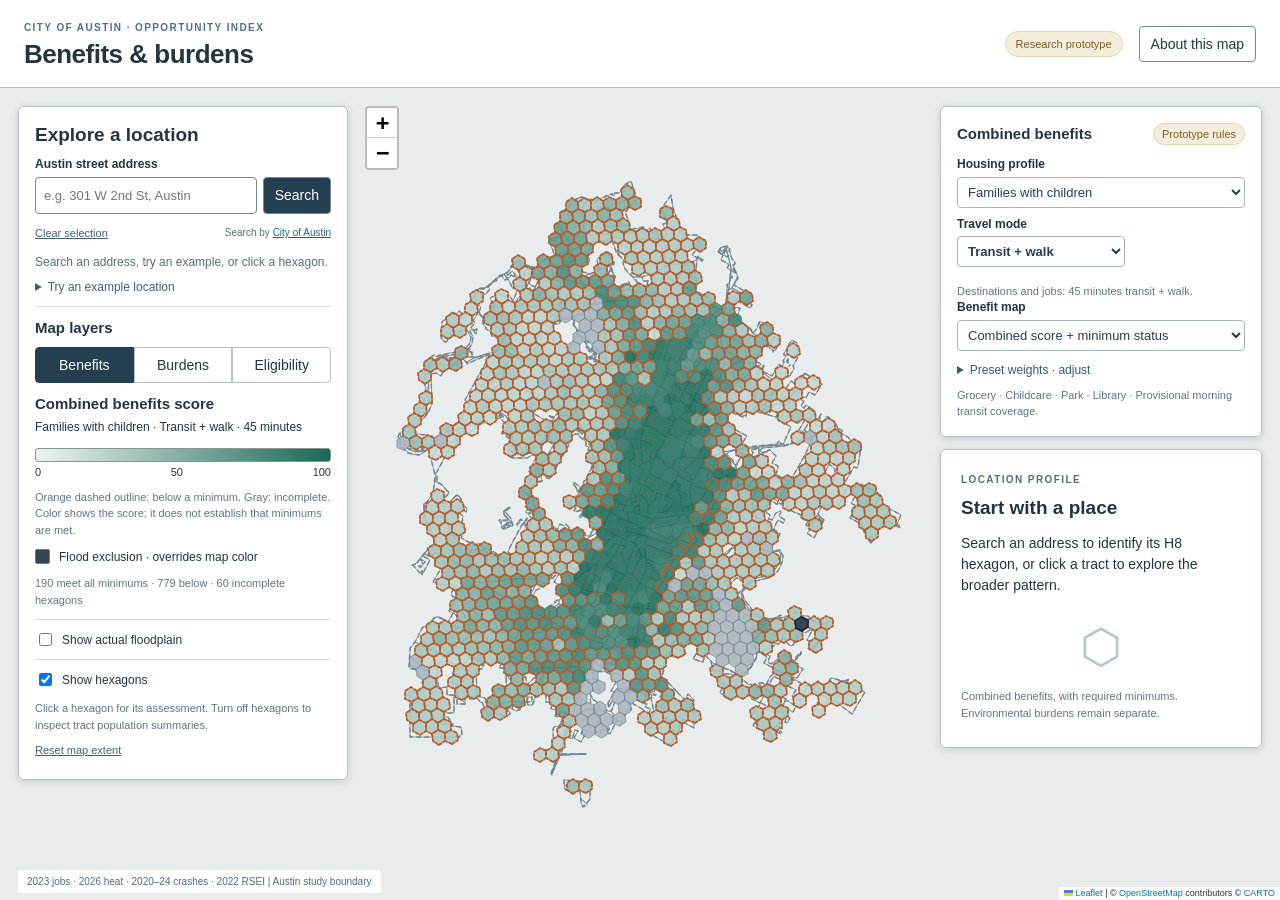
==== index.html @ acdbe852 "Publish opportunity map from 8c8814fb93dc50d60ca5f9493f652bad0aefc388" ====
<!doctype html>
<html lang="en">
<head>
  <meta charset="utf-8"><meta name="viewport" content="width=device-width,initial-scale=1">
  <meta name="description" content="Explore Austin benefits, heat, air pollution, street safety, and flood eligibility with neighborhood profiles.">
  <title>Austin Opportunity Index · Map prototype</title>
  <link rel="stylesheet" href="vendor/leaflet.css"><link rel="stylesheet" href="style.css?v=969f958f2b1f">
  <script defer src="vendor/leaflet.js"></script><script defer src="vendor/h3-js.umd.js"></script>
  <script type="module" src="app.mjs?v=78e2bd81c650"></script>
</head>
<body>
  <a class="skip" href="#address">Skip to address search</a>
  <header><div><span class="eyebrow">CITY OF AUSTIN · OPPORTUNITY INDEX</span><h1>Benefits &amp; burdens</h1></div><div class="header-actions"><span class="prototype">Research prototype</span><button id="about-open" type="button">About this map</button></div></header>
  <main>
    <div id="map" role="region" aria-label="Austin tract benefit and burden map"></div>
    <aside class="panel explorer" aria-label="Explore locations">
      <h2>Explore a location</h2><p class="intro">See benefits, environmental burdens, and flood eligibility around a potential project.</p>
      <form id="search-form"><label for="address">Austin street address</label><div class="input-row"><input id="address" name="address" placeholder="e.g. 301 W 2nd St, Austin" autocomplete="street-address" required maxlength="200"><button class="primary" id="search" type="submit">Search</button></div></form>
      <div class="search-tools"><button id="clear" class="text-button" type="button">Clear selection</button><span>Search by <a href="https://maps.austintexas.gov/arcgis/rest/services/Geocode/COA_Locator/GeocodeServer" target="_blank" rel="noopener">City of Austin</a></span></div>
      <p id="status" class="status" role="status" aria-live="polite">Loading map data…</p><ul id="results" class="results" aria-label="Matching addresses"></ul>
      <details class="examples"><summary>Try an example location</summary><div class="example-buttons"><button data-example="0">Southwest Austin</button><button data-example="1">South Austin</button><button data-example="2">East Austin</button><button data-example="3">Dog’s Head</button></div><p class="small">Illustrative locations, not proposed projects.</p></details>
      <section class="layer-section"><h2>Map layers</h2><div class="segmented" role="group" aria-label="Map dimension"><button id="benefits" aria-pressed="true">Benefits</button><button id="burdens" aria-pressed="false">Burdens</button><button id="eligibility" aria-pressed="false">Eligibility</button></div><div id="burden-controls" hidden><label for="burden-measure">Burden measure</label><select id="burden-measure"><option value="combined">Combined burden score</option><option value="flags">Overall high-burden classification</option><option value="heat">Heat score</option><option value="street">Street-safety score</option><option value="industrial">Industrial-air score</option><option value="traffic">Traffic-exposure score</option><option value="crash">Crash score</option><option value="gap">Pedestrian-gap score</option><option value="heat_quality">Heat observation quality</option><option value="industrial_review">Industrial-air screening bands</option></select><details class="burden-sensitivities"><summary>Explore sensitivities</summary><label class="sensitivity"><input type="checkbox" id="street-sensitivity"> ¼-mile street safety (default: ½ mile)</label><label class="sensitivity"><input type="checkbox" id="traffic-sensitivity"> Traffic flag at 25% overlap (default: 50%)</label><p class="small">Traffic sensitivity changes component flags and overall classification, not scores. Weights remain fixed.</p></details></div><h3 id="legend-title">Combined benefits score</h3><p id="legend-rule"></p><div id="legend"></div><p id="map-count" class="small"></p></section>
      <label class="check"><input type="checkbox" id="floodplain-overlay"> Show actual floodplain</label><label class="check"><input type="checkbox" id="hex-mode" checked> Show hexagons</label><p class="small map-help" id="map-help">Click a hexagon for its assessment. Turn off hexagons to inspect tract population summaries.</p><button id="reset-view" class="text-button">Reset map extent</button>
    </aside>
    <div class="profile-column">
      <section class="panel group-preview" aria-labelledby="group-title">
        <div class="group-heading"><h2 id="group-title">Combined benefits</h2><span class="prototype">Prototype rules</span></div>
        <label for="basket">Housing profile</label><select id="basket"></select>
        <div class="benefit-controls"><label>Travel mode<select id="travel-mode"><option value="walk_transit">Transit + walk</option><option value="drive">Driving</option></select></label><label id="time-budget-label">Destination budget<select id="time-budget"></select></label></div>
        <p id="budget-note" class="small"></p>
        <label for="benefit-display">Benefit map</label><select id="benefit-display"><option value="combined">Combined score + minimum status</option><option value="minimums">Minimum status</option><option value="count">Explore destination counts</option><option value="difference">Compare with all eight destinations</option></select>
        <label id="job-sensitivity-label" class="sensitivity" hidden><input type="checkbox" id="job-sensitivity"> Job sensitivity: 30-minute drive / 1 million jobs</label>
        <details id="weights-section"><summary><span id="weights-label">Preset weights</span> · adjust</summary>
          <p class="small">Weights are normalized to 100%. Required domains and minimums stay fixed, including when a weight is zero.</p>
          <div class="weight-row"><label for="weight-destinations">Destinations</label><input id="weight-destinations" type="number" min="0" max="100" step="1"><output id="effective-destinations"></output></div>
          <div class="weight-row"><label for="weight-jobs">Jobs</label><input id="weight-jobs" type="number" min="0" max="100" step="1"><output id="effective-jobs"></output></div>
          <div class="weight-row"><label for="weight-education">Education</label><input id="weight-education" type="number" min="0" max="100" step="1"><output id="effective-education"></output></div>
          <p id="weight-error" class="notice" hidden>At least one applicable weight must be positive.</p><button id="reset-weights" type="button">Reset preset weights</button>
        </details>
        <p id="group-note" class="small" role="status"></p>
      </section>
    <aside id="profile" class="panel profile" aria-label="Location profile" tabindex="-1"><span class="eyebrow">LOCATION PROFILE</span><h2>Start with a place</h2><p>Search an address to identify its H8 hexagon, or click a tract to explore the broader pattern.</p><div class="empty-icon" aria-hidden="true">⬡</div><p class="small">Combined benefits, with required minimums.<br>Environmental burdens remain separate.</p></aside>
    </div>
    <div class="map-note">2023 jobs · 2026 heat · 2020–24 crashes · 2022 RSEI <span> | </span> Austin study boundary</div>
  </main>
  <dialog id="about"><div class="dialog-header"><h2>About this prototype</h2><button id="about-close" aria-label="Close about dialog">×</button></div>
    <p>Combined benefits use everyday destinations, job access, and assigned elementary-school growth for family profiles. The weighted 0–100 score is shown separately from minimum status: meets all minimums, below minimum, or incomplete. A strong score cannot override a failed minimum. These are prototype rules, not adopted City standards.</p>
    <h3>Combined benefits rules</h3><p>Both destinations and jobs use 15 minutes driving or 45 minutes transit/walking. Jobs earn linear credit up to 250,000 driving or 50,000 transit jobs; their minimum is half the target. The optional 30-minute driving job sensitivity uses a 1-million-job target and 500,000 minimum, while destinations retain 15 minutes. Education uses economically disadvantaged growth, with full credit at 70 and minimum 50; published small-sample scores are flagged and retained.</p><p>Destination full credit requires every basket type. Families and single adults require three of four types; older adults require five of six; adult PSH requires two of three. The older-adult basket includes grocery, pharmacy, urgent care, community/senior centers, libraries, and parks. Grocery access is required throughout. Family weights are equal thirds. Older adults and adult PSH use 75% destinations / 25% jobs; single adults use 40% / 60%. Adult PSH is provisional and excludes education; family-serving PSH needs an education assessment. The exploratory eight-type basket has no combined score.</p><p>Custom weights are normalized to 100%; they cannot remove required domains or minimums. Missing required input withholds the combined score, even with zero weight. Driving and transit assessments remain separate. Hexagon map scores use school assignments at routing origins; address profiles use the selected point. Tract scores average complete origin scores with resident overlap weights and report the resident shares meeting, falling below, and missing minimum assessments. Unknown population and uncovered areas are excluded and disclosed.</p>
    <h3>Benefits: job access</h3><p>Job access is scored using the targets and travel budgets above. The transit estimate uses median travel times across departures in the July 13, 2026, 7–8:59 a.m. window, using a June 25, 2026 routing/transit snapshot and 2023 LODES jobs. Wage groups are breakdowns of total jobs, not additional scores.</p>
    <h3>Benefits: assigned elementary school</h3><p>Family profiles show overall and economically disadvantaged academic growth at the elementary school assigned to the selected point. Austin, Round Rock, Pflugerville, Del Valle, Manor, Eanes, Leander, Hays and Lake Travis are included. Middle and high schools are excluded. The measure uses the districts’ currently published attendance locators for 2026–27 and TEA’s 2025–26 campus outcomes; older source-layer labels remain visible in each profile. Lake Travis uses approximate boundaries extracted from its currently linked georeferenced PDF, labeled effective 2023–24. Hays assignments reflect November 10, 2026; its January 2027 move-in exception is not yet applied. Transfers, specialized programs and school travel time are not scored. Missing scores and conflicting assignments stay unavailable. Coverage is tracked for represented residents and children under 18; child counts are population estimates, not enrollment.</p>
    <h3>Combined burdens</h3><p>The 0–100 score gives equal thirds to heat, air, and street safety. Air splits equally between industrial air and near-road traffic (one sixth each); street safety splits equally between crashes and pedestrian gaps. Higher scores mean greater burden. All four domain inputs are required: missing data withhold the combined score, without redistributing weights. Overall high burden requires at least two high components among heat, industrial air, near-road traffic, crashes, and pedestrian gaps. Crashes and pedestrian gaps count separately, even though they share the street-safety domain. Classification is independent of the weighted score. Two known high components retain the overall high classification when another component is missing; fewer than two with missing data leave the assessment incomplete. A complete assessment with zero or one high component is below the overall high-burden threshold. Each individual high-component warning remains visible. Secondary industrial review and limited heat observations are separate badges. Maps use the 1,029 study hexagons; no tract-level composite is inferred.</p>
    <h3>Burdens: heat</h3><p>Heat uses the relative percentile of 2026 daytime land-surface temperature across study hexagons, with a high-burden flag at the 90th percentile. Each date must observe at least half the hexagon’s land. Fewer than eight eligible dates receive a limited-observation flag; their scores are retained. Hot-pixel share at or above 120°F is context only. Surface temperature is not air temperature.</p>
    <h3>Burdens: street safety</h3><p>Crash and pedestrian-gap scores receive equal weights within half-mile circles centered on hexagons and clipped to Austin. Crashes are unique fatal or serious-injury crashes in 2020–2024, annualized per observed square mile. The crash score rises linearly to 100 at 6.112 crashes per year per square mile; high burden starts at 4.277. These frozen local reference values are screening anchors, not safety standards or traveler risk rates.</p><p>Pedestrian gaps are the percentage of inventoried existing-plus-planned facility length still planned, excluding potential facilities. High burden begins at 50%. Empty denominators and unclassified inventories remain unavailable; past completion dates on planned facilities are flagged for review. Either crash or gap warning remains visible regardless of the combined street score. The quarter-mile sensitivity retains the same scoring anchors.</p>
    <h3>Burdens: industrial air</h3><p>Industrial-air points rise linearly to 100 at RSEI ToxConc 622.7. High burden starts at 351.1; 100 to below 351.1 is a separate secondary-review band. Displayed thresholds are rounded; calculations use exact frozen values. EPA RSEI 2022, model v2.3.12, represents modeled TRI-related releases, not all pollution. This is screening, not a health-risk probability or safe-exposure threshold.</p>
    <h3>Burdens: near-road traffic</h3><p>The score is the percentage of the full hexagon within 300 meters of roads carrying more than 50,000 vehicles per day. Roads outside Austin contribute. High burden starts at 50% overlap; the optional 25% flag sensitivity changes component flags and overall classification, not scores. Distance from the H8 center to the nearest qualifying road is context, not an address measurement.</p><p id="traffic-source-note"></p>
    <h3>What the geography means</h3><p>Tracts are clipped to the municipal boundary, including Dog’s Head. <span id="boundary-note">City of Austin full- and limited-purpose limits.</span> The extraterritorial jurisdiction (ETJ) is excluded. <a href="https://data.austintexas.gov/Locations-and-Maps/BOUNDARIES_jurisdictions/3pzb-6mbr" target="_blank" rel="noopener">Boundary source</a>. Daily destination scores use resident weights within the covered area. RSEI is area weighted from EPA’s native 810 m grid. Tract averages can hide local variation.</p><p>Address searches identify the containing H3 resolution 8 cell. Access is estimated from that cell’s origin, and RSEI is the mean over the full cell. These are neighborhood proxies, not parcel measurements. Available hexagons cover <span id="hex-coverage">the reported share</span> of the city area. Missing coverage stays unavailable. Tract lookup uses generalized Census boundaries and is approximate near edges.</p>
    <h3>Development eligibility: flood constraint</h3><p>The City of Austin fully developed floodplain is a separate hard constraint. A full hexagon entirely covered by the mapped floodplain is ineligible for development under this prototype rule. Partial overlap requires an address-level check: a selected point inside or on the boundary is ineligible, while a point outside is not excluded by this flood rule. Missing coverage remains unknown. The Eligibility view shows the actual floodplain footprint within the study hexagons. Toggle “Show actual floodplain” to compare the footprint with whole-hex status colors, or overlay it on another map view. Eligibility cannot be offset by benefit scores, custom weights, or low environmental burdens. This is a project eligibility rule, not a permit determination.</p><p>Power outages are excluded from the scope. Heat, air, and street safety form the three equally weighted themes. Flooding has no weight in that score.</p><h3>Reading the flags</h3><p>Benefit scores are displayed separately from their required minimums. Burden scores are displayed separately from high-component warnings and data-quality flags. Benefits and burdens remain separate; there is no net benefits-minus-burdens score. Flood eligibility is a separate constraint. Missing values remain unavailable. A low burden score or absence of a warning does not establish safety. Classifications use unrounded values.</p>
    <h3>Data &amp; methods</h3><p><a href="assets/combined-burdens.json" download>Combined burden inputs, flags and rules (JSON)</a> · <a href="assets/combined-benefits.json" download>Combined benefits inputs and rules (JSON)</a> · <a href="assets/hexagons.json" download>Hexagon values (JSON)</a> · <a href="assets/tracts.geojson" download>Tract map (GeoJSON)</a> · <a href="assets/metadata.json" download>Snapshot metadata</a> · <a href="assets/flood-eligibility.json" download>Flood eligibility and source metadata</a></p><p><a href="https://github.com/aakarner/atx-opportunity-index">Source code and pipeline</a> · <a href="https://www.epa.gov/rsei/rsei-data-dictionary-aggregated-grid-cell-geographic-microdata">EPA data dictionary</a> · <a href="https://aakarner.github.io/coa-displacement-ews/">Austin displacement map</a></p><p class="small">Search text is sent to the City of Austin locator when you submit. The site does not save searches. Basemap tiles are provided by CARTO and OpenStreetMap. No account is required.</p>
  </dialog>
  <noscript><div class="fatal">Enable JavaScript to use this map. Data downloads remain available in the <a href="assets/hexagons.json">hexagon dataset</a>.</div></noscript>
</body></html>
---- vendor/leaflet.css ----
/* required styles */

.leaflet-pane,
.leaflet-tile,
.leaflet-marker-icon,
.leaflet-marker-shadow,
.leaflet-tile-container,
.leaflet-pane > svg,
.leaflet-pane > canvas,
.leaflet-zoom-box,
.leaflet-image-layer,
.leaflet-layer {
	position: absolute;
	left: 0;
	top: 0;
	}
.leaflet-container {
	overflow: hidden;
	}
.leaflet-tile,
.leaflet-marker-icon,
.leaflet-marker-shadow {
	-webkit-user-select: none;
	   -moz-user-select: none;
	        user-select: none;
	  -webkit-user-drag: none;
	}
/* Prevents IE11 from highlighting tiles in blue */
.leaflet-tile::selection {
	background: transparent;
}
/* Safari renders non-retina tile on retina better with this, but Chrome is worse */
.leaflet-safari .leaflet-tile {
	image-rendering: -webkit-optimize-contrast;
	}
/* hack that prevents hw layers "stretching" when loading new tiles */
.leaflet-safari .leaflet-tile-container {
	width: 1600px;
	height: 1600px;
	-webkit-transform-origin: 0 0;
	}
.leaflet-marker-icon,
.leaflet-marker-shadow {
	display: block;
	}
/* .leaflet-container svg: reset svg max-width decleration shipped in Joomla! (joomla.org) 3.x */
/* .leaflet-container img: map is broken in FF if you have max-width: 100% on tiles */
.leaflet-container .leaflet-overlay-pane svg {
	max-width: none !important;
	max-height: none !important;
	}
.leaflet-container .leaflet-marker-pane img,
.leaflet-container .leaflet-shadow-pane img,
.leaflet-container .leaflet-tile-pane img,
.leaflet-container img.leaflet-image-layer,
.leaflet-container .leaflet-tile {
	max-width: none !important;
	max-height: none !important;
	width: auto;
	padding: 0;
	}

.leaflet-container img.leaflet-tile {
	/* See: https://bugs.chromium.org/p/chromium/issues/detail?id=600120 */
	mix-blend-mode: plus-lighter;
}

.leaflet-container.leaflet-touch-zoom {
	-ms-touch-action: pan-x pan-y;
	touch-action: pan-x pan-y;
	}
.leaflet-container.leaflet-touch-drag {
	-ms-touch-action: pinch-zoom;
	/* Fallback for FF which doesn't support pinch-zoom */
	touch-action: none;
	touch-action: pinch-zoom;
}
.leaflet-container.leaflet-touch-drag.leaflet-touch-zoom {
	-ms-touch-action: none;
	touch-action: none;
}
.leaflet-container {
	-webkit-tap-highlight-color: transparent;
}
.leaflet-container a {
	-webkit-tap-highlight-color: rgba(51, 181, 229, 0.4);
}
.leaflet-tile {
	filter: inherit;
	visibility: hidden;
	}
.leaflet-tile-loaded {
	visibility: inherit;
	}
.leaflet-zoom-box {
	width: 0;
	height: 0;
	-moz-box-sizing: border-box;
	     box-sizing: border-box;
	z-index: 800;
	}
/* workaround for https://bugzilla.mozilla.org/show_bug.cgi?id=888319 */
.leaflet-overlay-pane svg {
	-moz-user-select: none;
	}

.leaflet-pane         { z-index: 400; }

.leaflet-tile-pane    { z-index: 200; }
.leaflet-overlay-pane { z-index: 400; }
.leaflet-shadow-pane  { z-index: 500; }
.leaflet-marker-pane  { z-index: 600; }
.leaflet-tooltip-pane   { z-index: 650; }
.leaflet-popup-pane   { z-index: 700; }

.leaflet-map-pane canvas { z-index: 100; }
.leaflet-map-pane svg    { z-index: 200; }

.leaflet-vml-shape {
	width: 1px;
	height: 1px;
	}
.lvml {
	behavior: url(#default#VML);
	display: inline-block;
	position: absolute;
	}


/* control positioning */

.leaflet-control {
	position: relative;
	z-index: 800;
	pointer-events: visiblePainted; /* IE 9-10 doesn't have auto */
	pointer-events: auto;
	}
.leaflet-top,
.leaflet-bottom {
	position: absolute;
	z-index: 1000;
	pointer-events: none;
	}
.leaflet-top {
	top: 0;
	}
.leaflet-right {
	right: 0;
	}
.leaflet-bottom {
	bottom: 0;
	}
.leaflet-left {
	left: 0;
	}
.leaflet-control {
	float: left;
	clear: both;
	}
.leaflet-right .leaflet-control {
	float: right;
	}
.leaflet-top .leaflet-control {
	margin-top: 10px;
	}
.leaflet-bottom .leaflet-control {
	margin-bottom: 10px;
	}
.leaflet-left .leaflet-control {
	margin-left: 10px;
	}
.leaflet-right .leaflet-control {
	margin-right: 10px;
	}


/* zoom and fade animations */

.leaflet-fade-anim .leaflet-popup {
	opacity: 0;
	-webkit-transition: opacity 0.2s linear;
	   -moz-transition: opacity 0.2s linear;
	        transition: opacity 0.2s linear;
	}
.leaflet-fade-anim .leaflet-map-pane .leaflet-popup {
	opacity: 1;
	}
.leaflet-zoom-animated {
	-webkit-transform-origin: 0 0;
	    -ms-transform-origin: 0 0;
	        transform-origin: 0 0;
	}
svg.leaflet-zoom-animated {
	will-change: transform;
}

.leaflet-zoom-anim .leaflet-zoom-animated {
	-webkit-transition: -webkit-transform 0.25s cubic-bezier(0,0,0.25,1);
	   -moz-transition:    -moz-transform 0.25s cubic-bezier(0,0,0.25,1);
	        transition:         transform 0.25s cubic-bezier(0,0,0.25,1);
	}
.leaflet-zoom-anim .leaflet-tile,
.leaflet-pan-anim .leaflet-tile {
	-webkit-transition: none;
	   -moz-transition: none;
	        transition: none;
	}

.leaflet-zoom-anim .leaflet-zoom-hide {
	visibility: hidden;
	}


/* cursors */

.leaflet-interactive {
	cursor: pointer;
	}
.leaflet-grab {
	cursor: -webkit-grab;
	cursor:    -moz-grab;
	cursor:         grab;
	}
.leaflet-crosshair,
.leaflet-crosshair .leaflet-interactive {
	cursor: crosshair;
	}
.leaflet-popup-pane,
.leaflet-control {
	cursor: auto;
	}
.leaflet-dragging .leaflet-grab,
.leaflet-dragging .leaflet-grab .leaflet-interactive,
.leaflet-dragging .leaflet-marker-draggable {
	cursor: move;
	cursor: -webkit-grabbing;
	cursor:    -moz-grabbing;
	cursor:         grabbing;
	}

/* marker & overlays interactivity */
.leaflet-marker-icon,
.leaflet-marker-shadow,
.leaflet-image-layer,
.leaflet-pane > svg path,
.leaflet-tile-container {
	pointer-events: none;
	}

.leaflet-marker-icon.leaflet-interactive,
.leaflet-image-layer.leaflet-interactive,
.leaflet-pane > svg path.leaflet-interactive,
svg.leaflet-image-layer.leaflet-interactive path {
	pointer-events: visiblePainted; /* IE 9-10 doesn't have auto */
	pointer-events: auto;
	}

/* visual tweaks */

.leaflet-container {
	background: #ddd;
	outline-offset: 1px;
	}
.leaflet-container a {
	color: #0078A8;
	}
.leaflet-zoom-box {
	border: 2px dotted #38f;
	background: rgba(255,255,255,0.5);
	}


/* general typography */
.leaflet-container {
	font-family: "Helvetica Neue", Arial, Helvetica, sans-serif;
	font-size: 12px;
	font-size: 0.75rem;
	line-height: 1.5;
	}


/* general toolbar styles */

.leaflet-bar {
	box-shadow: 0 1px 5px rgba(0,0,0,0.65);
	border-radius: 4px;
	}
.leaflet-bar a {
	background-color: #fff;
	border-bottom: 1px solid #ccc;
	width: 26px;
	height: 26px;
	line-height: 26px;
	display: block;
	text-align: center;
	text-decoration: none;
	color: black;
	}
.leaflet-bar a,
.leaflet-control-layers-toggle {
	background-position: 50% 50%;
	background-repeat: no-repeat;
	display: block;
	}
.leaflet-bar a:hover,
.leaflet-bar a:focus {
	background-color: #f4f4f4;
	}
.leaflet-bar a:first-child {
	border-top-left-radius: 4px;
	border-top-right-radius: 4px;
	}
.leaflet-bar a:last-child {
	border-bottom-left-radius: 4px;
	border-bottom-right-radius: 4px;
	border-bottom: none;
	}
.leaflet-bar a.leaflet-disabled {
	cursor: default;
	background-color: #f4f4f4;
	color: #bbb;
	}

.leaflet-touch .leaflet-bar a {
	width: 30px;
	height: 30px;
	line-height: 30px;
	}
.leaflet-touch .leaflet-bar a:first-child {
	border-top-left-radius: 2px;
	border-top-right-radius: 2px;
	}
.leaflet-touch .leaflet-bar a:last-child {
	border-bottom-left-radius: 2px;
	border-bottom-right-radius: 2px;
	}

/* zoom control */

.leaflet-control-zoom-in,
.leaflet-control-zoom-out {
	font: bold 18px 'Lucida Console', Monaco, monospace;
	text-indent: 1px;
	}

.leaflet-touch .leaflet-control-zoom-in, .leaflet-touch .leaflet-control-zoom-out  {
	font-size: 22px;
	}


/* layers control */

.leaflet-control-layers {
	box-shadow: 0 1px 5px rgba(0,0,0,0.4);
	background: #fff;
	border-radius: 5px;
	}
.leaflet-control-layers-toggle {
	background-image: url(images/layers.png);
	width: 36px;
	height: 36px;
	}
.leaflet-retina .leaflet-control-layers-toggle {
	background-image: url(images/layers-2x.png);
	background-size: 26px 26px;
	}
.leaflet-touch .leaflet-control-layers-toggle {
	width: 44px;
	height: 44px;
	}
.leaflet-control-layers .leaflet-control-layers-list,
.leaflet-control-layers-expanded .leaflet-control-layers-toggle {
	display: none;
	}
.leaflet-control-layers-expanded .leaflet-control-layers-list {
	display: block;
	position: relative;
	}
.leaflet-control-layers-expanded {
	padding: 6px 10px 6px 6px;
	color: #333;
	background: #fff;
	}
.leaflet-control-layers-scrollbar {
	overflow-y: scroll;
	overflow-x: hidden;
	padding-right: 5px;
	}
.leaflet-control-layers-selector {
	margin-top: 2px;
	position: relative;
	top: 1px;
	}
.leaflet-control-layers label {
	display: block;
	font-size: 13px;
	font-size: 1.08333em;
	}
.leaflet-control-layers-separator {
	height: 0;
	border-top: 1px solid #ddd;
	margin: 5px -10px 5px -6px;
	}

/* Default icon URLs */
.leaflet-default-icon-path { /* used only in path-guessing heuristic, see L.Icon.Default */
	background-image: url(images/marker-icon.png);
	}


/* attribution and scale controls */

.leaflet-container .leaflet-control-attribution {
	background: #fff;
	background: rgba(255, 255, 255, 0.8);
	margin: 0;
	}
.leaflet-control-attribution,
.leaflet-control-scale-line {
	padding: 0 5px;
	color: #333;
	line-height: 1.4;
	}
.leaflet-control-attribution a {
	text-decoration: none;
	}
.leaflet-control-attribution a:hover,
.leaflet-control-attribution a:focus {
	text-decoration: underline;
	}
.leaflet-attribution-flag {
	display: inline !important;
	vertical-align: baseline !important;
	width: 1em;
	height: 0.6669em;
	}
.leaflet-left .leaflet-control-scale {
	margin-left: 5px;
	}
.leaflet-bottom .leaflet-control-scale {
	margin-bottom: 5px;
	}
.leaflet-control-scale-line {
	border: 2px solid #777;
	border-top: none;
	line-height: 1.1;
	padding: 2px 5px 1px;
	white-space: nowrap;
	-moz-box-sizing: border-box;
	     box-sizing: border-box;
	background: rgba(255, 255, 255, 0.8);
	text-shadow: 1px 1px #fff;
	}
.leaflet-control-scale-line:not(:first-child) {
	border-top: 2px solid #777;
	border-bottom: none;
	margin-top: -2px;
	}
.leaflet-control-scale-line:not(:first-child):not(:last-child) {
	border-bottom: 2px solid #777;
	}

.leaflet-touch .leaflet-control-attribution,
.leaflet-touch .leaflet-control-layers,
.leaflet-touch .leaflet-bar {
	box-shadow: none;
	}
.leaflet-touch .leaflet-control-layers,
.leaflet-touch .leaflet-bar {
	border: 2px solid rgba(0,0,0,0.2);
	background-clip: padding-box;
	}


/* popup */

.leaflet-popup {
	position: absolute;
	text-align: center;
	margin-bottom: 20px;
	}
.leaflet-popup-content-wrapper {
	padding: 1px;
	text-align: left;
	border-radius: 12px;
	}
.leaflet-popup-content {
	margin: 13px 24px 13px 20px;
	line-height: 1.3;
	font-size: 13px;
	font-size: 1.08333em;
	min-height: 1px;
	}
.leaflet-popup-content p {
	margin: 17px 0;
	margin: 1.3em 0;
	}
.leaflet-popup-tip-container {
	width: 40px;
	height: 20px;
	position: absolute;
	left: 50%;
	margin-top: -1px;
	margin-left: -20px;
	overflow: hidden;
	pointer-events: none;
	}
.leaflet-popup-tip {
	width: 17px;
	height: 17px;
	padding: 1px;

	margin: -10px auto 0;
	pointer-events: auto;

	-webkit-transform: rotate(45deg);
	   -moz-transform: rotate(45deg);
	    -ms-transform: rotate(45deg);
	        transform: rotate(45deg);
	}
.leaflet-popup-content-wrapper,
.leaflet-popup-tip {
	background: white;
	color: #333;
	box-shadow: 0 3px 14px rgba(0,0,0,0.4);
	}
.leaflet-container a.leaflet-popup-close-button {
	position: absolute;
	top: 0;
	right: 0;
	border: none;
	text-align: center;
	width: 24px;
	height: 24px;
	font: 16px/24px Tahoma, Verdana, sans-serif;
	color: #757575;
	text-decoration: none;
	background: transparent;
	}
.leaflet-container a.leaflet-popup-close-button:hover,
.leaflet-container a.leaflet-popup-close-button:focus {
	color: #585858;
	}
.leaflet-popup-scrolled {
	overflow: auto;
	}

.leaflet-oldie .leaflet-popup-content-wrapper {
	-ms-zoom: 1;
	}
.leaflet-oldie .leaflet-popup-tip {
	width: 24px;
	margin: 0 auto;

	-ms-filter: "progid:DXImageTransform.Microsoft.Matrix(M11=0.70710678, M12=0.70710678, M21=-0.70710678, M22=0.70710678)";
	filter: progid:DXImageTransform.Microsoft.Matrix(M11=0.70710678, M12=0.70710678, M21=-0.70710678, M22=0.70710678);
	}

.leaflet-oldie .leaflet-control-zoom,
.leaflet-oldie .leaflet-control-layers,
.leaflet-oldie .leaflet-popup-content-wrapper,
.leaflet-oldie .leaflet-popup-tip {
	border: 1px solid #999;
	}


/* div icon */

.leaflet-div-icon {
	background: #fff;
	border: 1px solid #666;
	}


/* Tooltip */
/* Base styles for the element that has a tooltip */
.leaflet-tooltip {
	position: absolute;
	padding: 6px;
	background-color: #fff;
	border: 1px solid #fff;
	border-radius: 3px;
	color: #222;
	white-space: nowrap;
	-webkit-user-select: none;
	-moz-user-select: none;
	-ms-user-select: none;
	user-select: none;
	pointer-events: none;
	box-shadow: 0 1px 3px rgba(0,0,0,0.4);
	}
.leaflet-tooltip.leaflet-interactive {
	cursor: pointer;
	pointer-events: auto;
	}
.leaflet-tooltip-top:before,
.leaflet-tooltip-bottom:before,
.leaflet-tooltip-left:before,
.leaflet-tooltip-right:before {
	position: absolute;
	pointer-events: none;
	border: 6px solid transparent;
	background: transparent;
	content: "";
	}

/* Directions */

.leaflet-tooltip-bottom {
	margin-top: 6px;
}
.leaflet-tooltip-top {
	margin-top: -6px;
}
.leaflet-tooltip-bottom:before,
.leaflet-tooltip-top:before {
	left: 50%;
	margin-left: -6px;
	}
.leaflet-tooltip-top:before {
	bottom: 0;
	margin-bottom: -12px;
	border-top-color: #fff;
	}
.leaflet-tooltip-bottom:before {
	top: 0;
	margin-top: -12px;
	margin-left: -6px;
	border-bottom-color: #fff;
	}
.leaflet-tooltip-left {
	margin-left: -6px;
}
.leaflet-tooltip-right {
	margin-left: 6px;
}
.leaflet-tooltip-left:before,
.leaflet-tooltip-right:before {
	top: 50%;
	margin-top: -6px;
	}
.leaflet-tooltip-left:before {
	right: 0;
	margin-right: -12px;
	border-left-color: #fff;
	}
.leaflet-tooltip-right:before {
	left: 0;
	margin-left: -12px;
	border-right-color: #fff;
	}

/* Printing */

@media print {
	/* Prevent printers from removing background-images of controls. */
	.leaflet-control {
		-webkit-print-color-adjust: exact;
		print-color-adjust: exact;
		}
	}
---- style.css ----
:root{font-family:Arial,sans-serif;color:#243541;background:#edf0f1;font-size:14px;--ink:#243f50;--line:#d7dfe3;--green:#237659;--orange:#bb5b30;--muted:#687c86}*{box-sizing:border-box}body{margin:0}button,input{font:inherit}button{cursor:pointer;border:1px solid #788892;border-radius:4px;background:#fff;color:#243541;padding:8px 11px;min-height:36px}button:hover{background:#edf3f5}button:disabled{cursor:wait;opacity:.6}a{color:#26647f}button:focus-visible,input:focus-visible,summary:focus-visible,a:focus-visible{outline:3px solid #227fbd;outline-offset:3px}.skip{position:absolute;left:12px;top:-60px;z-index:2000;padding:12px;background:white}.skip:focus{top:8px}header{height:88px;background:#fff;border-bottom:1px solid #b8c0c6;display:flex;align-items:center;justify-content:space-between;padding:16px 24px;position:relative;z-index:500}h1{font-size:26px;letter-spacing:-.5px;margin:5px 0 0}h2{font-size:19px;line-height:1.25;margin:0 0 10px}h3{font-size:15px;margin:16px 0 6px}.eyebrow{font-size:10px;font-weight:700;letter-spacing:1.4px;color:#526f7d}.header-actions{display:flex;align-items:center;gap:16px}.prototype{font-size:11px;background:#f5eddb;border:1px solid #e3d5b4;border-radius:20px;padding:6px 10px;color:#79612c}main{position:relative;height:calc(100dvh - 88px);min-height:560px}#map{position:absolute;inset:0;background:#e8ecec}.panel{position:absolute;z-index:450;background:rgba(255,255,255,.98);padding:20px;border:1px solid #b8c0c6;border-radius:6px;box-shadow:0 2px 8px #0002;max-height:calc(100% - 48px);overflow:auto}.explorer{top:18px;left:18px;width:330px}.profile{top:18px;right:18px;width:322px}.profile h2{margin-top:10px}.profile p{line-height:1.5}.intro{margin:0 0 18px;font-size:13px;line-height:1.5;color:#566b77}label{display:block;font-size:12px;font-weight:700;margin-bottom:6px}.input-row{display:flex;gap:6px}.input-row input{min-width:0;width:100%;padding:10px 8px;border:1px solid #788892;border-radius:4px;font-size:13px}.primary{background:var(--ink);color:#fff}.primary:hover{background:#365d75}.search-tools{display:flex;align-items:center;justify-content:space-between;margin:6px 0;font-size:10px;color:#526f7d}.text-button{border:0;background:transparent;padding:4px 0;min-height:26px;text-decoration:underline;font-size:11px;color:#426173}.status{font-size:12px;line-height:1.45;margin:8px 0;color:#526f7d}.status.error{color:#9c3929}.results{list-style:none;margin:0;padding:0}.results button{width:100%;text-align:left;margin:0 0 5px;font-size:12px}.examples{font-size:12px;margin:12px 0}.examples summary{cursor:pointer;color:#426173}.example-buttons{display:flex;flex-wrap:wrap;gap:5px;margin-top:10px}.example-buttons button{font-size:11px;padding:6px}.layer-section{margin-top:18px;padding-top:18px;border-top:1px solid var(--line)}.layer-section h2{font-size:15px;margin-bottom:12px}.segmented{display:flex}.segmented button{flex:1;min-width:0;border-color:#b8c0c6;border-radius:0}.segmented button:first-child{border-radius:4px 0 0 4px}.segmented button:last-child{border-radius:0 4px 4px 0}.segmented button[aria-pressed=true]{background:var(--ink);color:#fff;border-color:var(--ink)}#legend-rule{font-size:12px;line-height:1.5;margin:4px 0 12px}.legend-row{font-size:12px;display:flex;gap:9px;align-items:center;margin:9px 0}.swatch{width:15px;height:15px;border:1px solid #667e86;border-radius:2px;flex-shrink:0}.small{font-size:11px;line-height:1.5;color:#617580}.check{display:flex;gap:7px;align-items:center;border-top:1px solid var(--line);padding-top:16px;margin-top:16px;font-weight:400}.map-help{margin-bottom:4px}.empty-icon{font-size:80px;font-weight:400;color:#b5c8cc;text-align:center;padding:20px}.map-note{position:absolute;bottom:7px;left:18px;z-index:400;background:#ffffffed;color:#536b77;padding:6px 9px;font-size:10px;border-radius:3px}.leaflet-top.leaflet-left{left:355px;top:8px}.leaflet-control-attribution{font-size:9px!important}.badge{display:inline-block;border-radius:4px;padding:5px 8px;font-size:11px;font-weight:700;background:#edf0f1;color:#52626c;margin:5px 0}.badge.benefit{background:#e2f0e8;color:#1a644a}.badge.burden{background:#fbe9df;color:#96431f}.metric-block{border-top:1px solid var(--line);margin-top:17px;padding-top:14px}.metric-label{font-size:12px;font-weight:700}.metric-value{font-size:32px;letter-spacing:-1px;margin:6px 0 2px;color:#243f50}.metric-unit{font-size:11px;color:#617580}.components{margin:14px 0 0;font-size:12px}.components div{display:flex;justify-content:space-between;gap:12px;padding:7px 0;border-top:1px solid #edf0f1}.components dt{color:#617580}.components dd{margin:0;font-variant-numeric:tabular-nums}.profile .id{font-family:monospace;font-size:11px;overflow-wrap:anywhere;color:#526f7d}.profile .small{margin:6px 0}.notice{font-size:12px;padding:10px;background:#f7efde;border-left:3px solid #c6a45e;line-height:1.5}.profile .close-profile{float:right;font-size:18px;min-height:25px;padding:0 7px}.profile details{font-size:12px;line-height:1.5;margin-top:14px}.profile summary{cursor:pointer}.print{margin-top:16px;width:100%;font-size:12px}.selected-pin{width:14px;height:14px;background:#243f50;border:3px solid white;border-radius:50%;box-shadow:0 0 0 2px #243f50}.fatal{position:fixed;z-index:2000;top:100px;left:15%;right:15%;background:#fff2ee;padding:24px;border:2px solid #bb5b30}dialog{border:1px solid #b8c0c6;border-radius:8px;padding:24px;max-width:650px;width:calc(100% - 32px);max-height:85dvh;color:#243541;box-shadow:0 5px 30px #0004}dialog::backdrop{background:#172f4077}dialog p{font-size:13px;line-height:1.65}.dialog-header{display:flex;align-items:center;justify-content:space-between}.dialog-header button{font-size:22px;padding:0 10px}.dialog-header h2{margin:0}@media(min-width:1500px){.explorer{width:350px}.profile{width:350px}.leaflet-top.leaflet-left{left:375px}}@media(max-width:1050px) and (min-width:1001px){.explorer{width:290px}.profile{width:280px}.panel{padding:15px}.leaflet-top.leaflet-left{left:315px}}@media(max-width:1000px){header{height:78px;padding:12px 14px}h1{font-size:22px}.eyebrow{font-size:9px}.header-actions{gap:6px}.prototype{display:none}.header-actions button{font-size:11px;padding:6px}main{height:auto;min-height:0;display:flex;flex-direction:column}#map{position:relative;order:2;height:52dvh;min-height:300px}.panel{position:relative;max-height:none;left:auto;right:auto;top:auto;width:auto;margin:10px 12px;box-shadow:0 1px 4px #0001;padding:16px}.explorer{order:1}.profile{order:3}.intro{display:none}.explorer h2{font-size:17px}.input-row input{font-size:16px}.layer-section{margin-top:12px;padding-top:12px}.layer-section h2{display:none}#legend{display:flex;flex-wrap:wrap;gap:0 13px}.legend-row{font-size:11px;margin:4px 0}#legend-rule{margin-bottom:4px}#map-count{margin-bottom:6px}.check{padding-top:10px;margin-top:10px}.leaflet-top.leaflet-left{left:0;top:0}.map-note{display:none}.map-help{margin-top:6px}.empty-icon{display:none}.fatal{top:90px;left:12px;right:12px}}@media print{header{height:auto;padding:10px 0}.header-actions,.explorer,#map,.map-note,.close-profile,.print,dialog{display:none!important}main{height:auto;min-height:0}.profile{position:static;width:100%;max-height:none;border:0;box-shadow:none;overflow:visible}.metric-block{break-inside:avoid}body{background:white}.profile details>*{display:block!important}}
/* Match the companion map's quiet basemap without a vendor API key. */
.osm-basemap .leaflet-tile-pane{filter:grayscale(.85) saturate(.35) brightness(1.06);opacity:.72}
.metric-block{margin-top:13px;padding-top:11px}.metric-value{font-size:30px}.components{margin-top:9px}.components div{padding:6px 0}
@media(min-width:1001px){.explorer{padding:16px}.explorer .intro{margin-bottom:12px;line-height:1.4}.explorer .layer-section{margin-top:12px;padding-top:12px}.explorer .layer-section h3{margin-top:12px}.explorer .check{margin-top:10px;padding-top:10px}.explorer .examples{margin:9px 0}.explorer .legend-row{margin:7px 0}.explorer .layer-section h2{margin-bottom:9px}}
@media(min-width:1001px){.explorer .intro{display:none}}


/* Preview controls show the intended resident groups without changing scores. */
.profile-column{position:absolute;z-index:450;top:18px;right:18px;width:322px;max-height:calc(100% - 48px);display:flex;flex-direction:column;gap:12px}
.profile-column .panel{position:relative;top:auto;right:auto;width:100%;max-height:none}
.profile-column .profile{flex:1 1 auto;min-height:0}
.group-preview{flex:0 0 auto;padding:16px}
.group-heading{display:flex;align-items:center;justify-content:space-between;gap:8px;margin-bottom:12px}
.group-heading h2{font-size:15px;margin:0}.group-heading .prototype{display:inline-block;padding:4px 8px}
.group-buttons{display:grid;grid-template-columns:1fr 1fr;gap:6px}
.group-buttons button{font-size:12px;line-height:1.35;padding:8px;border-color:#b8c0c6}
.group-buttons button[aria-pressed=true]{background:var(--ink);border-color:var(--ink);color:#fff}
.group-preview .small{margin:10px 0 0}.profile-column .empty-icon{font-size:48px;padding:8px}
@media(min-width:1500px){.profile-column{width:350px}}
@media(max-width:1050px) and (min-width:1001px){.profile-column{width:280px}}
@media(max-width:1000px){.profile-column{position:static;order:3;width:auto;max-height:none;margin:0 12px 12px;gap:12px}.profile-column .panel{margin:0}.profile-column .profile{overflow:visible;flex:none}}
@media print{.group-preview{display:none!important}.profile-column{position:static;display:block;width:100%;max-height:none}}
.group-preview select{width:100%;color:var(--ink);border:1px solid #a5b4bd;background:white;border-radius:4px;padding:6px;font:inherit;font-size:13px}
.benefit-controls{display:grid;grid-template-columns:1.5fr 1fr;gap:8px;margin:9px 0 4px}
.benefit-controls select{display:block;margin-top:5px}
.education-coverage{width:100%;border-collapse:collapse;margin:.6rem 0;font-variant-numeric:tabular-nums}.education-coverage th,.education-coverage td{padding:.35rem .3rem;text-align:right;border-bottom:1px solid #e1e7eb}.education-coverage th:first-child,.education-coverage td:first-child{text-align:left}.education-coverage th{white-space:nowrap}

#burden-controls{margin-top:12px}#burden-measure{width:100%;color:var(--ink);border:1px solid #a5b4bd;background:white;border-radius:4px;padding:7px;font:inherit;font-size:12px}
/* Combined score and minimum status remain separate at every scale. */
[hidden]{display:none!important}
.combined-score{border-top:3px solid #476e68;padding-top:12px;margin:12px 0 18px}
.combined-score .metric-value small{font-size:15px;letter-spacing:0;font-weight:400}
.minimum-status{display:inline-block;font-weight:700;font-size:13px;padding:7px 10px;border-radius:4px;margin:5px 0}
.minimum-status.meets{background:#deeee5;color:#1d644b}.minimum-status.below{background:#fae9dd;color:#99451e}.minimum-status.incomplete{background:#e9edef;color:#475c67}
.minimum-reason{font-size:12px;line-height:1.5}.domain-score{padding:10px 0;border-bottom:1px solid #d7dfe3}.domain-score>div{display:flex;justify-content:space-between;gap:8px;font-size:12px}.domain-score>div span{white-space:nowrap;font-variant-numeric:tabular-nums}.domain-score p{margin:6px 0!important;font-size:12px}
.score-gradient{height:14px;width:100%;background:linear-gradient(to right,rgb(238,243,240),rgb(23,105,86));border:1px solid #829891;border-radius:3px}.gradient-labels{display:flex;justify-content:space-between;width:100%;font-size:11px;margin-top:4px}
#weights-section{margin-top:12px;font-size:12px}#weights-section summary{cursor:pointer;color:#345d6b}.weight-row{display:grid;grid-template-columns:1fr 60px 48px;align-items:center;gap:8px;margin:8px 0}.weight-row label{margin:0}.weight-row input{width:100%;min-width:0;padding:6px;border:1px solid #a5b4bd;border-radius:3px}.weight-row output{text-align:right;font-variant-numeric:tabular-nums}#reset-weights{font-size:12px}.sensitivity{font-weight:400;font-size:12px;line-height:1.5;margin-top:10px}.sensitivity input{vertical-align:middle}select:focus-visible{outline:3px solid #227fbd;outline-offset:2px}
@media(min-width:1001px){.group-preview{max-height:48vh!important;overflow:auto}.profile-column .profile{min-height:130px}}

.flood-screen{padding:12px;border:1px solid #83a8ba;background:#eef6f9;margin-bottom:15px}.flood-screen.flood-excluded{border:2px solid #384452;background:#e2e7ec}.flood-screen strong{display:block;font-size:15px}.flood-screen p{font-size:12px}.segmented{flex-wrap:wrap}

.burden-score{border-top-color:#934d6b}.quality-badge{padding:8px 10px;border-left:3px solid #c49b43;background:#faf2df;font-size:12px}.minimum-status.neutral{background:#e7eeee;color:#425d60}.burden-sensitivities{font-size:12px;margin-top:10px}.burden-sensitivities summary{cursor:pointer;color:#345d6b}.burden-detail .domain-score>div{flex-wrap:wrap}
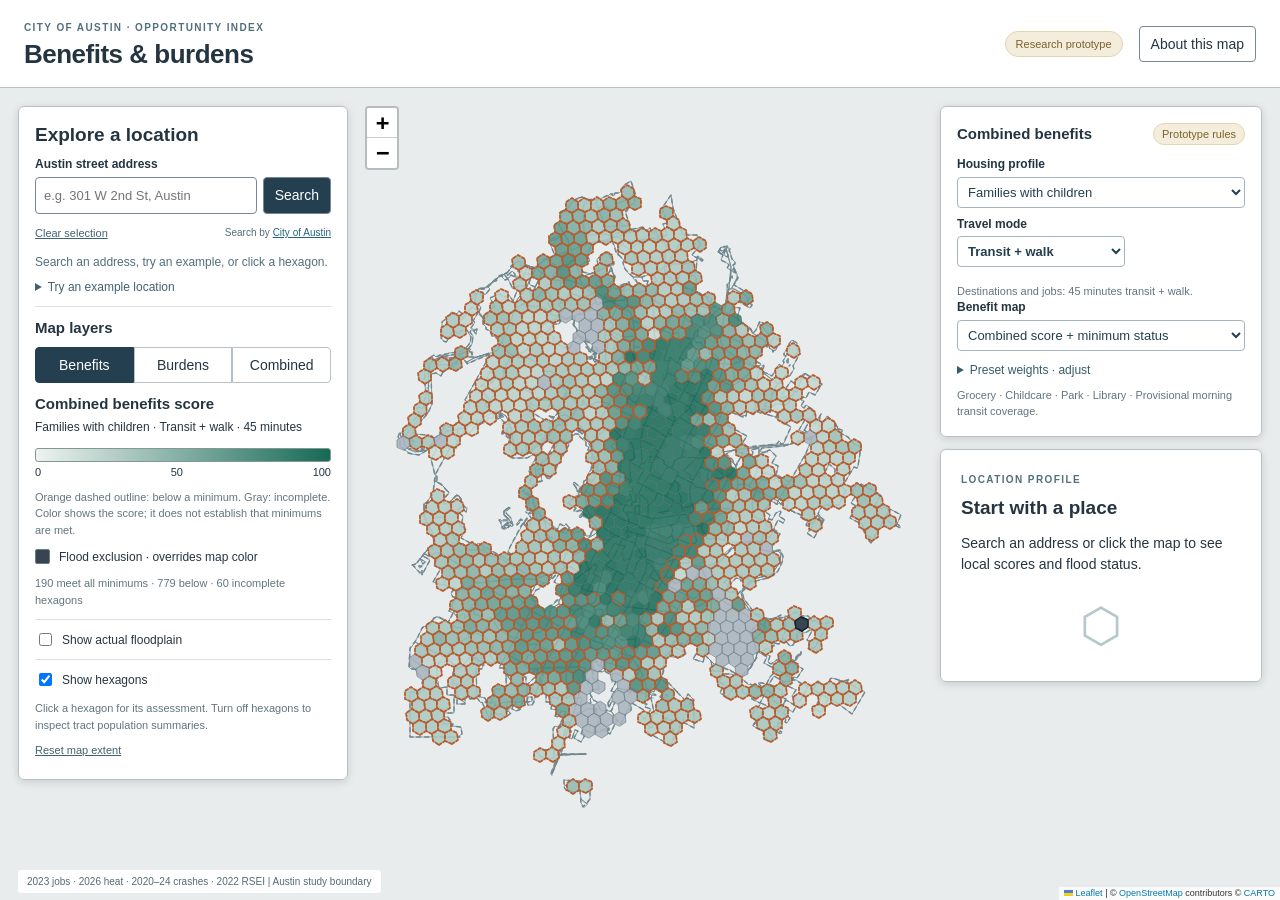
==== commit c92b2b9f: "Publish opportunity map from c02daee72bf6745737b0677c330916de8cc16e4d" ====
--- a/index.html
+++ b/index.html
@@ -2,24 +2,32 @@
 <html lang="en">
 <head>
   <meta charset="utf-8"><meta name="viewport" content="width=device-width,initial-scale=1">
-  <meta name="description" content="Explore Austin benefits, heat, air pollution, street safety, and flood eligibility with neighborhood profiles.">
+  <meta name="description" content="Explore Austin benefits, heat, air pollution, crashes, sidewalk gaps on major streets, and flood eligibility with neighborhood profiles.">
   <title>Austin Opportunity Index · Map prototype</title>
-  <link rel="stylesheet" href="vendor/leaflet.css"><link rel="stylesheet" href="style.css?v=969f958f2b1f">
+  <link rel="stylesheet" href="vendor/leaflet.css"><link rel="stylesheet" href="style.css?v=1735153fc284">
   <script defer src="vendor/leaflet.js"></script><script defer src="vendor/h3-js.umd.js"></script>
-  <script type="module" src="app.mjs?v=78e2bd81c650"></script>
+  <script type="module" src="app.mjs?v=ca713ecd68db"></script>
 </head>
 <body>
   <a class="skip" href="#address">Skip to address search</a>
   <header><div><span class="eyebrow">CITY OF AUSTIN · OPPORTUNITY INDEX</span><h1>Benefits &amp; burdens</h1></div><div class="header-actions"><span class="prototype">Research prototype</span><button id="about-open" type="button">About this map</button></div></header>
   <main>
-    <div id="map" role="region" aria-label="Austin tract benefit and burden map"></div>
+    <div id="map" role="region" aria-label="Austin benefit and burden map"></div>
     <aside class="panel explorer" aria-label="Explore locations">
       <h2>Explore a location</h2><p class="intro">See benefits, environmental burdens, and flood eligibility around a potential project.</p>
       <form id="search-form"><label for="address">Austin street address</label><div class="input-row"><input id="address" name="address" placeholder="e.g. 301 W 2nd St, Austin" autocomplete="street-address" required maxlength="200"><button class="primary" id="search" type="submit">Search</button></div></form>
       <div class="search-tools"><button id="clear" class="text-button" type="button">Clear selection</button><span>Search by <a href="https://maps.austintexas.gov/arcgis/rest/services/Geocode/COA_Locator/GeocodeServer" target="_blank" rel="noopener">City of Austin</a></span></div>
       <p id="status" class="status" role="status" aria-live="polite">Loading map data…</p><ul id="results" class="results" aria-label="Matching addresses"></ul>
       <details class="examples"><summary>Try an example location</summary><div class="example-buttons"><button data-example="0">Southwest Austin</button><button data-example="1">South Austin</button><button data-example="2">East Austin</button><button data-example="3">Dog’s Head</button></div><p class="small">Illustrative locations, not proposed projects.</p></details>
-      <section class="layer-section"><h2>Map layers</h2><div class="segmented" role="group" aria-label="Map dimension"><button id="benefits" aria-pressed="true">Benefits</button><button id="burdens" aria-pressed="false">Burdens</button><button id="eligibility" aria-pressed="false">Eligibility</button></div><div id="burden-controls" hidden><label for="burden-measure">Burden measure</label><select id="burden-measure"><option value="combined">Combined burden score</option><option value="flags">Overall high-burden classification</option><option value="heat">Heat score</option><option value="street">Street-safety score</option><option value="industrial">Industrial-air score</option><option value="traffic">Traffic-exposure score</option><option value="crash">Crash score</option><option value="gap">Pedestrian-gap score</option><option value="heat_quality">Heat observation quality</option><option value="industrial_review">Industrial-air screening bands</option></select><details class="burden-sensitivities"><summary>Explore sensitivities</summary><label class="sensitivity"><input type="checkbox" id="street-sensitivity"> ¼-mile street safety (default: ½ mile)</label><label class="sensitivity"><input type="checkbox" id="traffic-sensitivity"> Traffic flag at 25% overlap (default: 50%)</label><p class="small">Traffic sensitivity changes component flags and overall classification, not scores. Weights remain fixed.</p></details></div><h3 id="legend-title">Combined benefits score</h3><p id="legend-rule"></p><div id="legend"></div><p id="map-count" class="small"></p></section>
+      <section class="layer-section"><h2>Map layers</h2><div class="segmented" role="group" aria-label="Map dimension"><button id="benefits" aria-pressed="true">Benefits</button><button id="burdens" aria-pressed="false">Burdens</button><button id="combined" aria-pressed="false">Combined</button></div>
+        <div id="comparison-controls" hidden>
+          <div class="breakpoint"><label for="benefit-cut">Benefit breakpoint</label><output id="benefit-cut-value" for="benefit-cut"></output>
+            <input type="range" id="benefit-cut" min="0" max="100" step="0.01"></div>
+          <div class="breakpoint"><label for="burden-cut">Burden breakpoint</label><output id="burden-cut-value" for="burden-cut"></output>
+            <input type="range" id="burden-cut" min="0" max="100" step="0.01"></div>
+          <button id="reset-cuts" type="button" class="text-button">Reset to medians</button>
+        </div>
+        <div id="burden-controls" hidden><div id="burden-measure-control"><label for="burden-measure">Burden measure</label><select id="burden-measure"><option value="combined">Combined burden score</option><option value="flags">Overall high-burden classification</option><option value="heat">Heat score</option><option value="industrial">Industrial-air score</option><option value="traffic">Traffic-exposure score</option><option value="crash">Crash score</option><option value="frontage">Sidewalk gaps on major streets</option><option value="heat_quality">Heat observation quality</option><option value="industrial_review">Industrial-air screening bands</option></select></div><details class="burden-sensitivities"><summary>Burden sensitivities</summary><label class="sensitivity"><input type="checkbox" id="street-sensitivity"> ¼-mile windows for crashes and sidewalk gaps (default: ½ mile)</label><label class="sensitivity"><input type="checkbox" id="traffic-sensitivity"> Traffic flag at 25% overlap (default: 50%)</label><p class="small">Traffic sensitivity changes component flags and overall classification, not scores. Weights remain fixed.</p></details></div><h3 id="legend-title">Combined benefits score</h3><p id="legend-rule"></p><div id="comparison-legend" hidden></div><div id="legend"></div><p id="map-count" class="small"></p></section>
       <label class="check"><input type="checkbox" id="floodplain-overlay"> Show actual floodplain</label><label class="check"><input type="checkbox" id="hex-mode" checked> Show hexagons</label><p class="small map-help" id="map-help">Click a hexagon for its assessment. Turn off hexagons to inspect tract population summaries.</p><button id="reset-view" class="text-button">Reset map extent</button>
     </aside>
     <div class="profile-column">
@@ -28,7 +36,7 @@
         <label for="basket">Housing profile</label><select id="basket"></select>
         <div class="benefit-controls"><label>Travel mode<select id="travel-mode"><option value="walk_transit">Transit + walk</option><option value="drive">Driving</option></select></label><label id="time-budget-label">Destination budget<select id="time-budget"></select></label></div>
         <p id="budget-note" class="small"></p>
-        <label for="benefit-display">Benefit map</label><select id="benefit-display"><option value="combined">Combined score + minimum status</option><option value="minimums">Minimum status</option><option value="count">Explore destination counts</option><option value="difference">Compare with all eight destinations</option></select>
+        <div id="benefit-display-control"><label for="benefit-display">Benefit map</label><select id="benefit-display"><option value="combined">Combined score + minimum status</option><option value="minimums">Minimum status</option><option value="count">Explore destination counts</option><option value="difference">Compare with all destination types</option></select></div>
         <label id="job-sensitivity-label" class="sensitivity" hidden><input type="checkbox" id="job-sensitivity"> Job sensitivity: 30-minute drive / 1 million jobs</label>
         <details id="weights-section"><summary><span id="weights-label">Preset weights</span> · adjust</summary>
           <p class="small">Weights are normalized to 100%. Required domains and minimums stay fixed, including when a weight is zero.</p>
@@ -39,22 +47,23 @@
         </details>
         <p id="group-note" class="small" role="status"></p>
       </section>
-    <aside id="profile" class="panel profile" aria-label="Location profile" tabindex="-1"><span class="eyebrow">LOCATION PROFILE</span><h2>Start with a place</h2><p>Search an address to identify its H8 hexagon, or click a tract to explore the broader pattern.</p><div class="empty-icon" aria-hidden="true">⬡</div><p class="small">Combined benefits, with required minimums.<br>Environmental burdens remain separate.</p></aside>
+    <aside id="profile" class="panel profile" aria-label="Location profile" tabindex="-1"><span class="eyebrow">LOCATION PROFILE</span><h2>Start with a place</h2><p>Search an address or click the map to see local scores and flood status.</p><div class="empty-icon" aria-hidden="true">⬡</div></aside>
     </div>
     <div class="map-note">2023 jobs · 2026 heat · 2020–24 crashes · 2022 RSEI <span> | </span> Austin study boundary</div>
   </main>
   <dialog id="about"><div class="dialog-header"><h2>About this prototype</h2><button id="about-close" aria-label="Close about dialog">×</button></div>
     <p>Combined benefits use everyday destinations, job access, and assigned elementary-school growth for family profiles. The weighted 0–100 score is shown separately from minimum status: meets all minimums, below minimum, or incomplete. A strong score cannot override a failed minimum. These are prototype rules, not adopted City standards.</p>
-    <h3>Combined benefits rules</h3><p>Both destinations and jobs use 15 minutes driving or 45 minutes transit/walking. Jobs earn linear credit up to 250,000 driving or 50,000 transit jobs; their minimum is half the target. The optional 30-minute driving job sensitivity uses a 1-million-job target and 500,000 minimum, while destinations retain 15 minutes. Education uses economically disadvantaged growth, with full credit at 70 and minimum 50; published small-sample scores are flagged and retained.</p><p>Destination full credit requires every basket type. Families and single adults require three of four types; older adults require five of six; adult PSH requires two of three. The older-adult basket includes grocery, pharmacy, urgent care, community/senior centers, libraries, and parks. Grocery access is required throughout. Family weights are equal thirds. Older adults and adult PSH use 75% destinations / 25% jobs; single adults use 40% / 60%. Adult PSH is provisional and excludes education; family-serving PSH needs an education assessment. The exploratory eight-type basket has no combined score.</p><p>Custom weights are normalized to 100%; they cannot remove required domains or minimums. Missing required input withholds the combined score, even with zero weight. Driving and transit assessments remain separate. Hexagon map scores use school assignments at routing origins; address profiles use the selected point. Tract scores average complete origin scores with resident overlap weights and report the resident shares meeting, falling below, and missing minimum assessments. Unknown population and uncovered areas are excluded and disclosed.</p>
+    <h3>Comparing benefits and burdens</h3><p>The Combined view groups hexagons by their benefit and burden scores. Each breakpoint starts at the unweighted median of all available hexagon scores for that measure and the current settings. A score at or above its breakpoint is high. A hexagon needs both scores to receive a group. The legend counts all study hexagons, including those marked on the map as flood exclusions.</p><p>Move either breakpoint on the 0–100 score scale to explore a different split. A custom breakpoint stays fixed when you change settings. “Reset to medians” restores both medians for the current settings. Map groups use benefits at the hexagon’s routing origin. The location profile also reports benefit minimums, component burden flags and the flood check at the selected point.</p>
+    <h3>Combined benefits rules</h3><p>Both destinations and jobs use 15 minutes driving or 45 minutes transit/walking. Jobs earn linear credit up to 250,000 driving or 50,000 transit jobs; their minimum is half the target. The optional 30-minute driving job sensitivity uses a 1-million-job target and 500,000 minimum, while destinations retain 15 minutes. Education uses economically disadvantaged growth, with full credit at 70 and minimum 50; published small-sample scores are flagged and retained.</p><p>Destination full credit requires every basket type. Families and single adults require three of four types; older adults require five of six; adult PSH requires two of three. Older adults and single adults share groceries, pharmacies and urgent care/clinics. Older adults also use senior centers, libraries and parks. Single adults use community/social/recreation centers. Grocery access is required throughout. Family weights are equal thirds. Older adults and adult PSH use 75% destinations / 25% jobs; single adults use 40% / 60%. Adult PSH is provisional and excludes education; family-serving PSH needs an education assessment. The exploratory nine-type basket has no combined score.</p><p>Custom weights are normalized to 100%; they cannot remove required domains or minimums. Missing required input withholds the combined score, even with zero weight. Driving and transit assessments remain separate. Hexagon map scores use school assignments at routing origins; address profiles use the selected point. Tract scores average complete origin scores with resident overlap weights and report the resident shares meeting, falling below, and missing minimum assessments. Unknown population and uncovered areas are excluded and disclosed.</p>
     <h3>Benefits: job access</h3><p>Job access is scored using the targets and travel budgets above. The transit estimate uses median travel times across departures in the July 13, 2026, 7–8:59 a.m. window, using a June 25, 2026 routing/transit snapshot and 2023 LODES jobs. Wage groups are breakdowns of total jobs, not additional scores.</p>
     <h3>Benefits: assigned elementary school</h3><p>Family profiles show overall and economically disadvantaged academic growth at the elementary school assigned to the selected point. Austin, Round Rock, Pflugerville, Del Valle, Manor, Eanes, Leander, Hays and Lake Travis are included. Middle and high schools are excluded. The measure uses the districts’ currently published attendance locators for 2026–27 and TEA’s 2025–26 campus outcomes; older source-layer labels remain visible in each profile. Lake Travis uses approximate boundaries extracted from its currently linked georeferenced PDF, labeled effective 2023–24. Hays assignments reflect November 10, 2026; its January 2027 move-in exception is not yet applied. Transfers, specialized programs and school travel time are not scored. Missing scores and conflicting assignments stay unavailable. Coverage is tracked for represented residents and children under 18; child counts are population estimates, not enrollment.</p>
-    <h3>Combined burdens</h3><p>The 0–100 score gives equal thirds to heat, air, and street safety. Air splits equally between industrial air and near-road traffic (one sixth each); street safety splits equally between crashes and pedestrian gaps. Higher scores mean greater burden. All four domain inputs are required: missing data withhold the combined score, without redistributing weights. Overall high burden requires at least two high components among heat, industrial air, near-road traffic, crashes, and pedestrian gaps. Crashes and pedestrian gaps count separately, even though they share the street-safety domain. Classification is independent of the weighted score. Two known high components retain the overall high classification when another component is missing; fewer than two with missing data leave the assessment incomplete. A complete assessment with zero or one high component is below the overall high-burden threshold. Each individual high-component warning remains visible. Secondary industrial review and limited heat observations are separate badges. Maps use the 1,029 study hexagons; no tract-level composite is inferred.</p>
+    <h3>Combined burdens</h3><p>Heat contributes one third of the 0–100 score. Crashes, sidewalk gaps on major streets, industrial air and near-road traffic each contribute one sixth. Higher scores mean greater burden. The combined score requires all five components. Overall high burden requires at least two high components among heat, industrial air, near-road traffic, crashes, and sidewalk gaps on major streets. Classification is independent of the weighted score. Two known high components retain the overall high classification when another component is missing; fewer than two with missing data leave the assessment incomplete. A complete assessment with zero or one high component is below the overall high-burden threshold. Each individual high-component warning remains visible. Secondary industrial review and limited heat observations are separate badges. Maps use the 1,029 study hexagons; no tract-level composite is inferred.</p>
     <h3>Burdens: heat</h3><p>Heat uses the relative percentile of 2026 daytime land-surface temperature across study hexagons, with a high-burden flag at the 90th percentile. Each date must observe at least half the hexagon’s land. Fewer than eight eligible dates receive a limited-observation flag; their scores are retained. Hot-pixel share at or above 120°F is context only. Surface temperature is not air temperature.</p>
-    <h3>Burdens: street safety</h3><p>Crash and pedestrian-gap scores receive equal weights within half-mile circles centered on hexagons and clipped to Austin. Crashes are unique fatal or serious-injury crashes in 2020–2024, annualized per observed square mile. The crash score rises linearly to 100 at 6.112 crashes per year per square mile; high burden starts at 4.277. These frozen local reference values are screening anchors, not safety standards or traveler risk rates.</p><p>Pedestrian gaps are the percentage of inventoried existing-plus-planned facility length still planned, excluding potential facilities. High burden begins at 50%. Empty denominators and unclassified inventories remain unavailable; past completion dates on planned facilities are flagged for review. Either crash or gap warning remains visible regardless of the combined street score. The quarter-mile sensitivity retains the same scoring anchors.</p>
+    <h3>Burdens: crashes and sidewalk gaps on major streets</h3><p>Crash density and sidewalk gaps on major streets are measured within half-mile circles centered on hexagons and clipped to Austin. Crashes are unique fatal or serious-injury crashes in 2020–2024, annualized per observed square mile. The crash score rises linearly to 100 at 6.112 crashes per year per square mile; high burden starts at 4.277. These frozen local reference values are screening anchors, not safety standards or traveler risk rates.</p><p>The sidewalk gap score is the percentage of major-street length without a mapped sidewalk or parallel path, counting each side separately. A mile of road with a sidewalk on just one side scores 50%, the high-burden cutoff. Local residential streets are outside the measure. The City street network defines eligible roads, and the sidewalk inventory and existing urban trails identify facilities. Areas with no eligible major street, or with neither pedestrian inventory nor mapped coverage, have no score. The quarter-mile sensitivity uses the same rules.</p>
     <h3>Burdens: industrial air</h3><p>Industrial-air points rise linearly to 100 at RSEI ToxConc 622.7. High burden starts at 351.1; 100 to below 351.1 is a separate secondary-review band. Displayed thresholds are rounded; calculations use exact frozen values. EPA RSEI 2022, model v2.3.12, represents modeled TRI-related releases, not all pollution. This is screening, not a health-risk probability or safe-exposure threshold.</p>
     <h3>Burdens: near-road traffic</h3><p>The score is the percentage of the full hexagon within 300 meters of roads carrying more than 50,000 vehicles per day. Roads outside Austin contribute. High burden starts at 50% overlap; the optional 25% flag sensitivity changes component flags and overall classification, not scores. Distance from the H8 center to the nearest qualifying road is context, not an address measurement.</p><p id="traffic-source-note"></p>
     <h3>What the geography means</h3><p>Tracts are clipped to the municipal boundary, including Dog’s Head. <span id="boundary-note">City of Austin full- and limited-purpose limits.</span> The extraterritorial jurisdiction (ETJ) is excluded. <a href="https://data.austintexas.gov/Locations-and-Maps/BOUNDARIES_jurisdictions/3pzb-6mbr" target="_blank" rel="noopener">Boundary source</a>. Daily destination scores use resident weights within the covered area. RSEI is area weighted from EPA’s native 810 m grid. Tract averages can hide local variation.</p><p>Address searches identify the containing H3 resolution 8 cell. Access is estimated from that cell’s origin, and RSEI is the mean over the full cell. These are neighborhood proxies, not parcel measurements. Available hexagons cover <span id="hex-coverage">the reported share</span> of the city area. Missing coverage stays unavailable. Tract lookup uses generalized Census boundaries and is approximate near edges.</p>
-    <h3>Development eligibility: flood constraint</h3><p>The City of Austin fully developed floodplain is a separate hard constraint. A full hexagon entirely covered by the mapped floodplain is ineligible for development under this prototype rule. Partial overlap requires an address-level check: a selected point inside or on the boundary is ineligible, while a point outside is not excluded by this flood rule. Missing coverage remains unknown. The Eligibility view shows the actual floodplain footprint within the study hexagons. Toggle “Show actual floodplain” to compare the footprint with whole-hex status colors, or overlay it on another map view. Eligibility cannot be offset by benefit scores, custom weights, or low environmental burdens. This is a project eligibility rule, not a permit determination.</p><p>Power outages are excluded from the scope. Heat, air, and street safety form the three equally weighted themes. Flooding has no weight in that score.</p><h3>Reading the flags</h3><p>Benefit scores are displayed separately from their required minimums. Burden scores are displayed separately from high-component warnings and data-quality flags. Benefits and burdens remain separate; there is no net benefits-minus-burdens score. Flood eligibility is a separate constraint. Missing values remain unavailable. A low burden score or absence of a warning does not establish safety. Classifications use unrounded values.</p>
+    <h3>Development eligibility: flood constraint</h3><p>The City of Austin fully developed floodplain is a separate hard constraint. A full hexagon entirely covered by the mapped floodplain is ineligible for development under this prototype rule. Partial overlap requires an address-level check: a selected point inside or on the boundary is ineligible, while a point outside is not excluded by this flood rule. Missing coverage remains unknown. Select “Show actual floodplain” in any map view to see the footprint. Dark outlines and fill mark fully excluded hexagons. Eligibility cannot be offset by benefit scores, custom weights, or low environmental burdens. This is a project eligibility rule, not a permit determination.</p><h3>Reading the flags</h3><p>Benefit scores are displayed separately from their required minimums. Burden scores are displayed separately from high-component warnings and data-quality flags. Benefits and burdens remain separate; there is no net benefits-minus-burdens score. Flood eligibility is a separate constraint. Missing values remain unavailable. A low burden score or absence of a warning does not establish safety. Classifications use unrounded values.</p>
     <h3>Data &amp; methods</h3><p><a href="assets/combined-burdens.json" download>Combined burden inputs, flags and rules (JSON)</a> · <a href="assets/combined-benefits.json" download>Combined benefits inputs and rules (JSON)</a> · <a href="assets/hexagons.json" download>Hexagon values (JSON)</a> · <a href="assets/tracts.geojson" download>Tract map (GeoJSON)</a> · <a href="assets/metadata.json" download>Snapshot metadata</a> · <a href="assets/flood-eligibility.json" download>Flood eligibility and source metadata</a></p><p><a href="https://github.com/aakarner/atx-opportunity-index">Source code and pipeline</a> · <a href="https://www.epa.gov/rsei/rsei-data-dictionary-aggregated-grid-cell-geographic-microdata">EPA data dictionary</a> · <a href="https://aakarner.github.io/coa-displacement-ews/">Austin displacement map</a></p><p class="small">Search text is sent to the City of Austin locator when you submit. The site does not save searches. Basemap tiles are provided by CARTO and OpenStreetMap. No account is required.</p>
   </dialog>
   <noscript><div class="fatal">Enable JavaScript to use this map. Data downloads remain available in the <a href="assets/hexagons.json">hexagon dataset</a>.</div></noscript>
--- a/style.css
+++ b/style.css
@@ -13,9 +13,6 @@
 .group-preview{flex:0 0 auto;padding:16px}
 .group-heading{display:flex;align-items:center;justify-content:space-between;gap:8px;margin-bottom:12px}
 .group-heading h2{font-size:15px;margin:0}.group-heading .prototype{display:inline-block;padding:4px 8px}
-.group-buttons{display:grid;grid-template-columns:1fr 1fr;gap:6px}
-.group-buttons button{font-size:12px;line-height:1.35;padding:8px;border-color:#b8c0c6}
-.group-buttons button[aria-pressed=true]{background:var(--ink);border-color:var(--ink);color:#fff}
 .group-preview .small{margin:10px 0 0}.profile-column .empty-icon{font-size:48px;padding:8px}
 @media(min-width:1500px){.profile-column{width:350px}}
 @media(max-width:1050px) and (min-width:1001px){.profile-column{width:280px}}
@@ -41,3 +38,16 @@
 .flood-screen{padding:12px;border:1px solid #83a8ba;background:#eef6f9;margin-bottom:15px}.flood-screen.flood-excluded{border:2px solid #384452;background:#e2e7ec}.flood-screen strong{display:block;font-size:15px}.flood-screen p{font-size:12px}.segmented{flex-wrap:wrap}
 
 .burden-score{border-top-color:#934d6b}.quality-badge{padding:8px 10px;border-left:3px solid #c49b43;background:#faf2df;font-size:12px}.minimum-status.neutral{background:#e7eeee;color:#425d60}.burden-sensitivities{font-size:12px;margin-top:10px}.burden-sensitivities summary{cursor:pointer;color:#345d6b}.burden-detail .domain-score>div{flex-wrap:wrap}
+
+#comparison-controls {margin-top:14px}
+.breakpoint {display:grid;grid-template-columns:1fr auto;align-items:center;gap:2px 8px;margin-top:8px}
+.breakpoint label {margin:0}
+.breakpoint output {font-size:12px;font-variant-numeric:tabular-nums;color:var(--ink)}
+.breakpoint input {grid-column:1/-1;width:100%;margin:0;min-height:22px;accent-color:var(--ink)}
+#comparison-legend table {width:100%;border-collapse:collapse;font-size:12px;font-variant-numeric:tabular-nums}
+#comparison-legend th {font-size:11px;font-weight:600}
+#comparison-legend tbody th {text-align:left}
+#comparison-legend td {padding:6px;text-align:center}
+#comparison-legend tbody tr {border-top:1px solid var(--line)}
+#comparison-legend td .swatch {display:inline-block;vertical-align:middle;margin-right:5px}
+.comparison-result {display:flex;gap:8px;align-items:center;margin:8px 0}
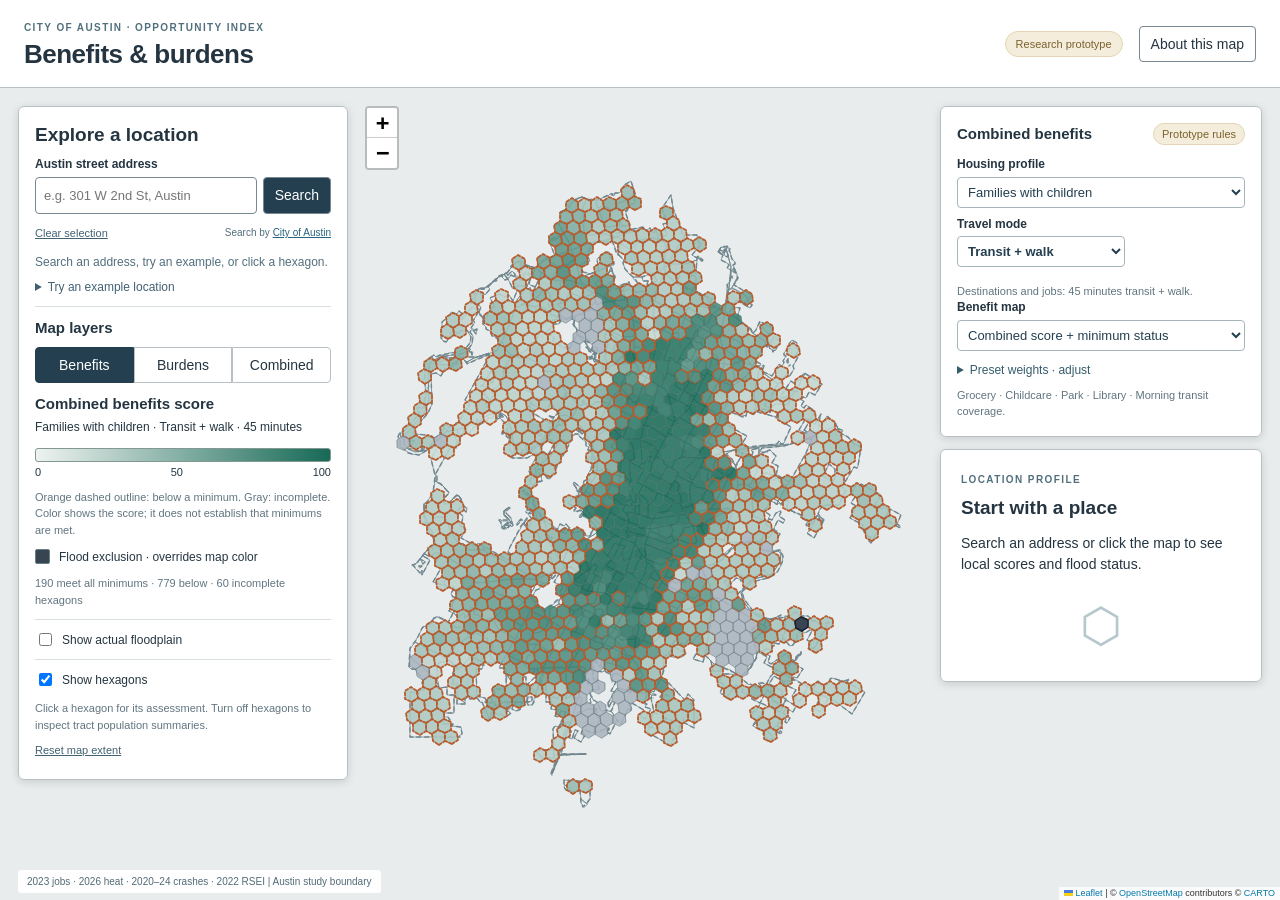
==== commit 1bfa722b: "Publish opportunity map from c9fda9e77b515ceefade3f497d597fd617328e2e" ====
--- a/index.html
+++ b/index.html
@@ -2,11 +2,11 @@
 <html lang="en">
 <head>
   <meta charset="utf-8"><meta name="viewport" content="width=device-width,initial-scale=1">
-  <meta name="description" content="Explore Austin benefits, heat, air pollution, crashes, sidewalk gaps on major streets, and flood eligibility with neighborhood profiles.">
+  <meta name="description" content="Explore Austin benefits, heat, air pollution, crashes, sidewalk gaps on major streets, and flood eligibility with hexagon and census tract profiles.">
   <title>Austin Opportunity Index · Map prototype</title>
-  <link rel="stylesheet" href="vendor/leaflet.css"><link rel="stylesheet" href="style.css?v=1735153fc284">
+  <link rel="stylesheet" href="vendor/leaflet.css"><link rel="stylesheet" href="style.css?v=db7620685ae2">
   <script defer src="vendor/leaflet.js"></script><script defer src="vendor/h3-js.umd.js"></script>
-  <script type="module" src="app.mjs?v=ca713ecd68db"></script>
+  <script type="module" src="app.mjs?v=19aadc1e81d7"></script>
 </head>
 <body>
   <a class="skip" href="#address">Skip to address search</a>
@@ -53,18 +53,18 @@
   </main>
   <dialog id="about"><div class="dialog-header"><h2>About this prototype</h2><button id="about-close" aria-label="Close about dialog">×</button></div>
     <p>Combined benefits use everyday destinations, job access, and assigned elementary-school growth for family profiles. The weighted 0–100 score is shown separately from minimum status: meets all minimums, below minimum, or incomplete. A strong score cannot override a failed minimum. These are prototype rules, not adopted City standards.</p>
-    <h3>Comparing benefits and burdens</h3><p>The Combined view groups hexagons by their benefit and burden scores. Each breakpoint starts at the unweighted median of all available hexagon scores for that measure and the current settings. A score at or above its breakpoint is high. A hexagon needs both scores to receive a group. The legend counts all study hexagons, including those marked on the map as flood exclusions.</p><p>Move either breakpoint on the 0–100 score scale to explore a different split. A custom breakpoint stays fixed when you change settings. “Reset to medians” restores both medians for the current settings. Map groups use benefits at the hexagon’s routing origin. The location profile also reports benefit minimums, component burden flags and the flood check at the selected point.</p>
+    <h3>Comparing benefits and burdens</h3><p>The Combined view groups hexagons or census tracts by their benefit and burden scores. Each breakpoint starts at the median of the available scores for the displayed geography and current settings. A score at or above its breakpoint is high. The legend counts locations with both scores and lists the remaining locations as missing.</p><p>Move either breakpoint on the 0–100 score scale to explore a different split. A custom breakpoint stays fixed when you change settings. “Reset to medians” restores both medians for the current settings. Hexagon groups use benefits at the routing origin. Tract groups use the resident-weighted benefit and burden means, each with its own coverage. The location profile also reports benefit minimums, component burden flags and the flood check at the selected point.</p>
     <h3>Combined benefits rules</h3><p>Both destinations and jobs use 15 minutes driving or 45 minutes transit/walking. Jobs earn linear credit up to 250,000 driving or 50,000 transit jobs; their minimum is half the target. The optional 30-minute driving job sensitivity uses a 1-million-job target and 500,000 minimum, while destinations retain 15 minutes. Education uses economically disadvantaged growth, with full credit at 70 and minimum 50; published small-sample scores are flagged and retained.</p><p>Destination full credit requires every basket type. Families and single adults require three of four types; older adults require five of six; adult PSH requires two of three. Older adults and single adults share groceries, pharmacies and urgent care/clinics. Older adults also use senior centers, libraries and parks. Single adults use community/social/recreation centers. Grocery access is required throughout. Family weights are equal thirds. Older adults and adult PSH use 75% destinations / 25% jobs; single adults use 40% / 60%. Adult PSH is provisional and excludes education; family-serving PSH needs an education assessment. The exploratory nine-type basket has no combined score.</p><p>Custom weights are normalized to 100%; they cannot remove required domains or minimums. Missing required input withholds the combined score, even with zero weight. Driving and transit assessments remain separate. Hexagon map scores use school assignments at routing origins; address profiles use the selected point. Tract scores average complete origin scores with resident overlap weights and report the resident shares meeting, falling below, and missing minimum assessments. Unknown population and uncovered areas are excluded and disclosed.</p>
     <h3>Benefits: job access</h3><p>Job access is scored using the targets and travel budgets above. The transit estimate uses median travel times across departures in the July 13, 2026, 7–8:59 a.m. window, using a June 25, 2026 routing/transit snapshot and 2023 LODES jobs. Wage groups are breakdowns of total jobs, not additional scores.</p>
     <h3>Benefits: assigned elementary school</h3><p>Family profiles show overall and economically disadvantaged academic growth at the elementary school assigned to the selected point. Austin, Round Rock, Pflugerville, Del Valle, Manor, Eanes, Leander, Hays and Lake Travis are included. Middle and high schools are excluded. The measure uses the districts’ currently published attendance locators for 2026–27 and TEA’s 2025–26 campus outcomes; older source-layer labels remain visible in each profile. Lake Travis uses approximate boundaries extracted from its currently linked georeferenced PDF, labeled effective 2023–24. Hays assignments reflect November 10, 2026; its January 2027 move-in exception is not yet applied. Transfers, specialized programs and school travel time are not scored. Missing scores and conflicting assignments stay unavailable. Coverage is tracked for represented residents and children under 18; child counts are population estimates, not enrollment.</p>
-    <h3>Combined burdens</h3><p>Heat contributes one third of the 0–100 score. Crashes, sidewalk gaps on major streets, industrial air and near-road traffic each contribute one sixth. Higher scores mean greater burden. The combined score requires all five components. Overall high burden requires at least two high components among heat, industrial air, near-road traffic, crashes, and sidewalk gaps on major streets. Classification is independent of the weighted score. Two known high components retain the overall high classification when another component is missing; fewer than two with missing data leave the assessment incomplete. A complete assessment with zero or one high component is below the overall high-burden threshold. Each individual high-component warning remains visible. Secondary industrial review and limited heat observations are separate badges. Maps use the 1,029 study hexagons; no tract-level composite is inferred.</p>
+    <h3>Combined burdens</h3><p>Heat contributes one third of the 0–100 score. Crashes, sidewalk gaps on major streets, industrial air and near-road traffic each contribute one sixth. Higher scores mean greater burden. The combined score requires all five components. Overall high burden requires at least two high components among heat, industrial air, near-road traffic, crashes, and sidewalk gaps on major streets. Classification is independent of the weighted score. Two known high components retain the overall high classification when another component is missing; fewer than two with missing data leave the assessment incomplete. A complete assessment with zero or one high component is below the overall high-burden threshold. Each individual high-component warning remains visible. Secondary industrial review and limited heat observations are separate badges. Turn off “Show hexagons” for census tract estimates. Each tract mean weights overlapping hexagons by their estimated residents. The combined mean uses hexagons with all five scores. Tract profiles show the share of represented residents with a complete score and the share in hexagons classified as high burden.</p>
     <h3>Burdens: heat</h3><p>Heat uses the relative percentile of 2026 daytime land-surface temperature across study hexagons, with a high-burden flag at the 90th percentile. Each date must observe at least half the hexagon’s land. Fewer than eight eligible dates receive a limited-observation flag; their scores are retained. Hot-pixel share at or above 120°F is context only. Surface temperature is not air temperature.</p>
     <h3>Burdens: crashes and sidewalk gaps on major streets</h3><p>Crash density and sidewalk gaps on major streets are measured within half-mile circles centered on hexagons and clipped to Austin. Crashes are unique fatal or serious-injury crashes in 2020–2024, annualized per observed square mile. The crash score rises linearly to 100 at 6.112 crashes per year per square mile; high burden starts at 4.277. These frozen local reference values are screening anchors, not safety standards or traveler risk rates.</p><p>The sidewalk gap score is the percentage of major-street length without a mapped sidewalk or parallel path, counting each side separately. A mile of road with a sidewalk on just one side scores 50%, the high-burden cutoff. Local residential streets are outside the measure. The City street network defines eligible roads, and the sidewalk inventory and existing urban trails identify facilities. Areas with no eligible major street, or with neither pedestrian inventory nor mapped coverage, have no score. The quarter-mile sensitivity uses the same rules.</p>
     <h3>Burdens: industrial air</h3><p>Industrial-air points rise linearly to 100 at RSEI ToxConc 622.7. High burden starts at 351.1; 100 to below 351.1 is a separate secondary-review band. Displayed thresholds are rounded; calculations use exact frozen values. EPA RSEI 2022, model v2.3.12, represents modeled TRI-related releases, not all pollution. This is screening, not a health-risk probability or safe-exposure threshold.</p>
     <h3>Burdens: near-road traffic</h3><p>The score is the percentage of the full hexagon within 300 meters of roads carrying more than 50,000 vehicles per day. Roads outside Austin contribute. High burden starts at 50% overlap; the optional 25% flag sensitivity changes component flags and overall classification, not scores. Distance from the H8 center to the nearest qualifying road is context, not an address measurement.</p><p id="traffic-source-note"></p>
-    <h3>What the geography means</h3><p>Tracts are clipped to the municipal boundary, including Dog’s Head. <span id="boundary-note">City of Austin full- and limited-purpose limits.</span> The extraterritorial jurisdiction (ETJ) is excluded. <a href="https://data.austintexas.gov/Locations-and-Maps/BOUNDARIES_jurisdictions/3pzb-6mbr" target="_blank" rel="noopener">Boundary source</a>. Daily destination scores use resident weights within the covered area. RSEI is area weighted from EPA’s native 810 m grid. Tract averages can hide local variation.</p><p>Address searches identify the containing H3 resolution 8 cell. Access is estimated from that cell’s origin, and RSEI is the mean over the full cell. These are neighborhood proxies, not parcel measurements. Available hexagons cover <span id="hex-coverage">the reported share</span> of the city area. Missing coverage stays unavailable. Tract lookup uses generalized Census boundaries and is approximate near edges.</p>
+    <h3>What the geography means</h3><p>Tracts are clipped to the municipal boundary, including Dog’s Head. <span id="boundary-note">City of Austin full- and limited-purpose limits.</span> The extraterritorial jurisdiction (ETJ) is excluded. <a href="https://data.austintexas.gov/Locations-and-Maps/BOUNDARIES_jurisdictions/3pzb-6mbr" target="_blank" rel="noopener">Boundary source</a>. Daily destination scores use resident weights within the covered area. RSEI is area weighted from EPA’s native 810 m grid. Tract averages can hide local variation.</p><p>Address searches identify the containing H3 resolution 8 cell. Access is estimated from that cell’s origin, and RSEI is the mean over the full cell. These estimates describe the hexagon containing the address. Available hexagons cover <span id="hex-coverage">the reported share</span> of the city area. Missing coverage stays unavailable. Tract lookup uses generalized Census boundaries and is approximate near edges.</p>
     <h3>Development eligibility: flood constraint</h3><p>The City of Austin fully developed floodplain is a separate hard constraint. A full hexagon entirely covered by the mapped floodplain is ineligible for development under this prototype rule. Partial overlap requires an address-level check: a selected point inside or on the boundary is ineligible, while a point outside is not excluded by this flood rule. Missing coverage remains unknown. Select “Show actual floodplain” in any map view to see the footprint. Dark outlines and fill mark fully excluded hexagons. Eligibility cannot be offset by benefit scores, custom weights, or low environmental burdens. This is a project eligibility rule, not a permit determination.</p><h3>Reading the flags</h3><p>Benefit scores are displayed separately from their required minimums. Burden scores are displayed separately from high-component warnings and data-quality flags. Benefits and burdens remain separate; there is no net benefits-minus-burdens score. Flood eligibility is a separate constraint. Missing values remain unavailable. A low burden score or absence of a warning does not establish safety. Classifications use unrounded values.</p>
-    <h3>Data &amp; methods</h3><p><a href="assets/combined-burdens.json" download>Combined burden inputs, flags and rules (JSON)</a> · <a href="assets/combined-benefits.json" download>Combined benefits inputs and rules (JSON)</a> · <a href="assets/hexagons.json" download>Hexagon values (JSON)</a> · <a href="assets/tracts.geojson" download>Tract map (GeoJSON)</a> · <a href="assets/metadata.json" download>Snapshot metadata</a> · <a href="assets/flood-eligibility.json" download>Flood eligibility and source metadata</a></p><p><a href="https://github.com/aakarner/atx-opportunity-index">Source code and pipeline</a> · <a href="https://www.epa.gov/rsei/rsei-data-dictionary-aggregated-grid-cell-geographic-microdata">EPA data dictionary</a> · <a href="https://aakarner.github.io/coa-displacement-ews/">Austin displacement map</a></p><p class="small">Search text is sent to the City of Austin locator when you submit. The site does not save searches. Basemap tiles are provided by CARTO and OpenStreetMap. No account is required.</p>
+    <h3>Data &amp; methods</h3><p><a href="assets/combined-burdens.json" download>Hexagon and tract burden estimates, flags and rules (JSON)</a> · <a href="assets/combined-benefits.json" download>Combined benefits inputs and rules (JSON)</a> · <a href="assets/hexagons.json" download>Hexagon values (JSON)</a> · <a href="assets/tracts.geojson" download>Tract map (GeoJSON)</a> · <a href="assets/metadata.json" download>Snapshot metadata</a> · <a href="assets/flood-eligibility.json" download>Flood eligibility and source metadata</a></p><p><a href="https://github.com/aakarner/atx-opportunity-index">Source code and pipeline</a> · <a href="https://www.epa.gov/rsei/rsei-data-dictionary-aggregated-grid-cell-geographic-microdata">EPA data dictionary</a> · <a href="https://aakarner.github.io/coa-displacement-ews/">Austin displacement map</a></p><p class="small">Search text is sent to the City of Austin locator when you submit. The site does not save searches. Basemap tiles are provided by CARTO and OpenStreetMap. No account is required.</p>
   </dialog>
   <noscript><div class="fatal">Enable JavaScript to use this map. Data downloads remain available in the <a href="assets/hexagons.json">hexagon dataset</a>.</div></noscript>
 </body></html>
--- a/style.css
+++ b/style.css
@@ -51,3 +51,7 @@
 #comparison-legend tbody tr {border-top:1px solid var(--line)}
 #comparison-legend td .swatch {display:inline-block;vertical-align:middle;margin-right:5px}
 .comparison-result {display:flex;gap:8px;align-items:center;margin:8px 0}
+
+.tract-burden-table {width:100%;border-collapse:collapse;font-size:12px;font-variant-numeric:tabular-nums}
+.tract-burden-table :is(th,td) {padding:5px 3px;border-bottom:1px solid var(--line);text-align:right}
+.tract-burden-table th:first-child {text-align:left}
